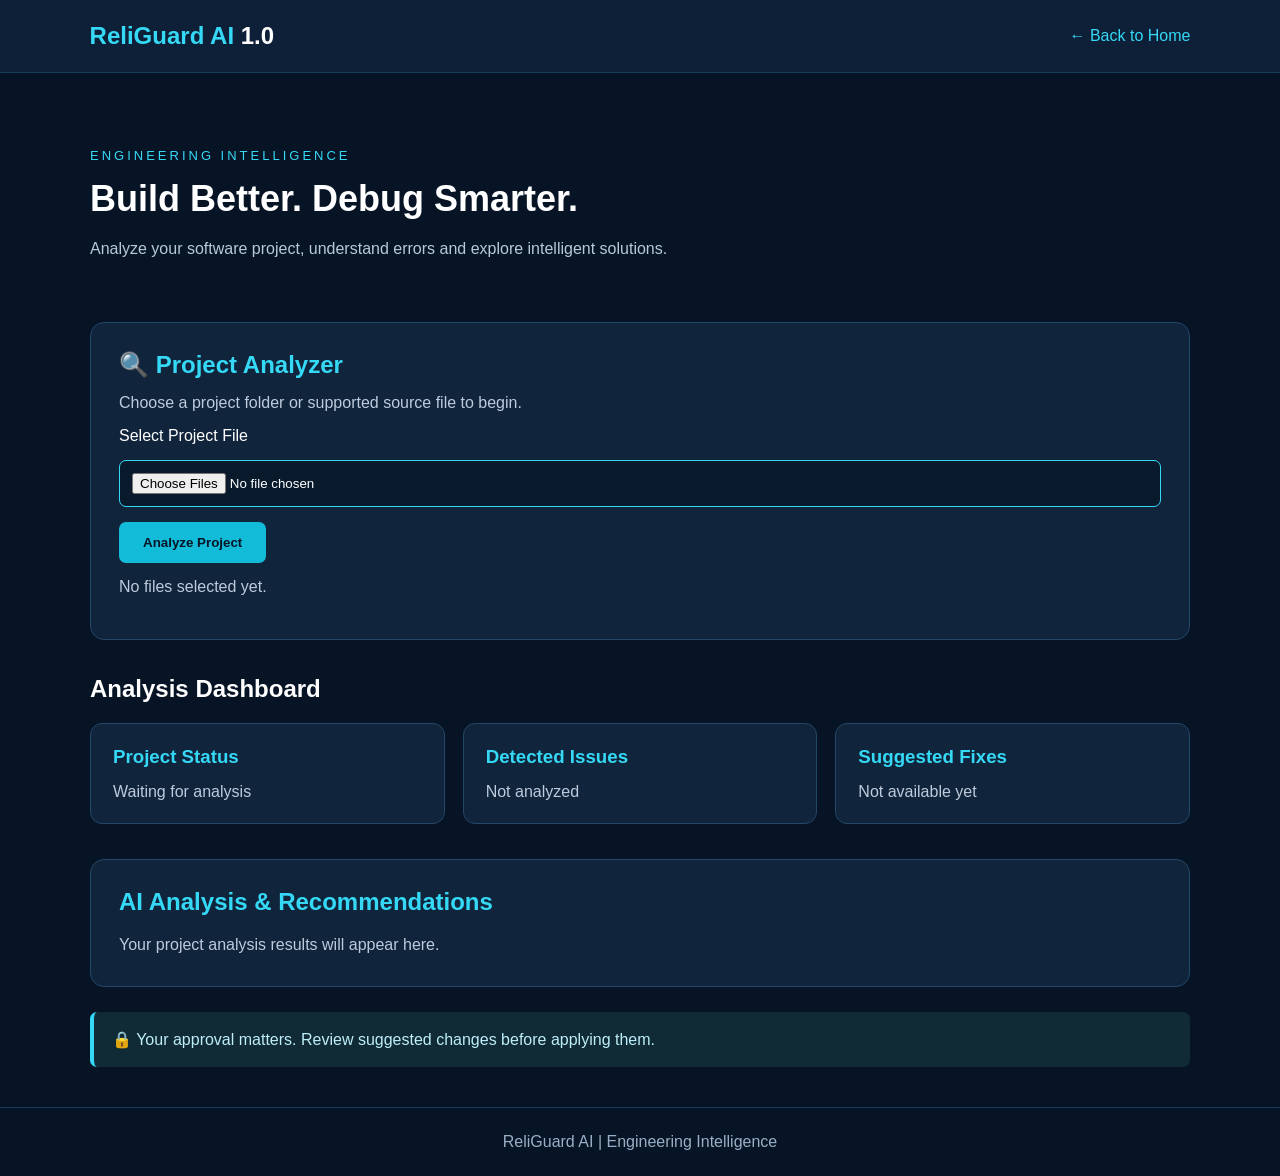
==== engineering/index.html @ 85a7e65d "Add ReliGuard AI engineering frontend" ====
<!DOCTYPE html>
<html lang="en">
<head>
    <meta charset="UTF-8">
    <meta name="viewport" content="width=device-width, initial-scale=1.0">
    <title>ReliGuard AI - Engineering</title>
    <link rel="stylesheet" href="engineering.css">
</head>
<body>

    <header class="navbar">
        <h2>ReliGuard AI <span>1.0</span></h2>
        <a href="../index.html">← Back to Home</a>
    </header>

    <main class="container">

        <section class="welcome">
            <p class="tag">ENGINEERING INTELLIGENCE</p>
            <h1>Build Better. Debug Smarter.</h1>
            <p>Analyze your software project, understand errors
               and explore intelligent solutions.</p>
        </section>

        <section class="upload-card">
            <h2>🔍 Project Analyzer</h2>
            <p>Choose a project folder or supported source file to begin.</p>

            <label for="projectFile">Select Project File</label>
            <input type="file" id="projectFile" multiple
                   accept=".py,.js,.html,.css,.java,.cpp,.c,.json,.txt">

            <button id="analyzeBtn">Analyze Project</button>
            <p id="fileStatus">No files selected yet.</p>
        </section>

        <section class="results">
            <h2>Analysis Dashboard</h2>

            <div class="result-grid">
                <div class="result-card">
                    <h3>Project Status</h3>
                    <p id="projectStatus">Waiting for analysis</p>
                </div>

                <div class="result-card">
                    <h3>Detected Issues</h3>
                    <p id="issueCount">Not analyzed</p>
                </div>

                <div class="result-card">
                    <h3>Suggested Fixes</h3>
                    <p id="fixStatus">Not available yet</p>
                </div>
            </div>
        </section>

        <section class="output-card">
            <h2>AI Analysis & Recommendations</h2>
            <div id="analysisOutput">
                <p>Your project analysis results will appear here.</p>
            </div>
        </section>

        <section class="safety-note">
            <p>🔒 Your approval matters. Review suggested changes before applying them.</p>
        </section>

    </main>

    <footer>
        ReliGuard AI | Engineering Intelligence
    </footer>
<script src="engineering.js"></script>
</body>
</html>
---- engineering/engineering.css ----
* {
    margin: 0;
    padding: 0;
    box-sizing: border-box;
}

body {
    font-family: Arial, sans-serif;
    background: #071426;
    color: #ffffff;
}

.navbar {
    display: flex;
    justify-content: space-between;
    align-items: center;
    padding: 22px 7%;
    background: #0d2038;
    border-bottom: 1px solid #183c5b;
}

.navbar h2 {
    color: #35d9f5;
}

.navbar h2 span {
    color: white;
}

.navbar a {
    color: #35d9f5;
    text-decoration: none;
}

.container {
    width: 86%;
    max-width: 1100px;
    margin: 40px auto;
}

.welcome {
    padding: 35px 0;
}

.tag {
    color: #35d9f5;
    letter-spacing: 3px;
    font-size: 13px;
    margin-bottom: 15px;
}

.welcome h1 {
    font-size: 36px;
    margin-bottom: 15px;
}

.welcome p:last-child {
    color: #b8c9dc;
    line-height: 1.7;
}

.upload-card,
.output-card {
    background: #10243c;
    border: 1px solid #244767;
    padding: 28px;
    border-radius: 14px;
    margin: 25px 0;
}

.upload-card h2,
.output-card h2 {
    color: #35d9f5;
    margin-bottom: 15px;
}

.upload-card p {
    color: #bdcbdc;
    margin: 15px 0;
}

.upload-card input {
    display: block;
    margin: 15px 0;
    padding: 12px;
    width: 100%;
    background: #091a2d;
    color: white;
    border: 1px solid #35d9f5;
    border-radius: 7px;
}

button {
    background: #12bcd8;
    color: #061426;
    padding: 13px 24px;
    border: none;
    border-radius: 7px;
    font-weight: bold;
    cursor: pointer;
}

button:hover {
    background: #65eaff;
}

.results {
    margin: 35px 0;
}

.results h2 {
    margin-bottom: 20px;
}

.result-grid {
    display: grid;
    grid-template-columns: repeat(3, 1fr);
    gap: 18px;
}

.result-card {
    background: #10243c;
    border: 1px solid #244767;
    padding: 22px;
    border-radius: 12px;
}

.result-card h3 {
    color: #35d9f5;
    margin-bottom: 15px;
}

.result-card p {
    color: #bdcbdc;
}

#analysisOutput {
    color: #bdcbdc;
    line-height: 1.7;
}

.safety-note {
    padding: 18px;
    background: #102b35;
    border-left: 4px solid #35d9f5;
    border-radius: 7px;
    color: #bdeefa;
    margin: 25px 0;
}

footer {
    text-align: center;
    padding: 25px;
    color: #9aafc5;
    border-top: 1px solid #183c5b;
}

@media (max-width: 700px) {
    .result-grid {
        grid-template-columns: 1fr;
    }

    .welcome h1 {
        font-size: 28px;
    }
}
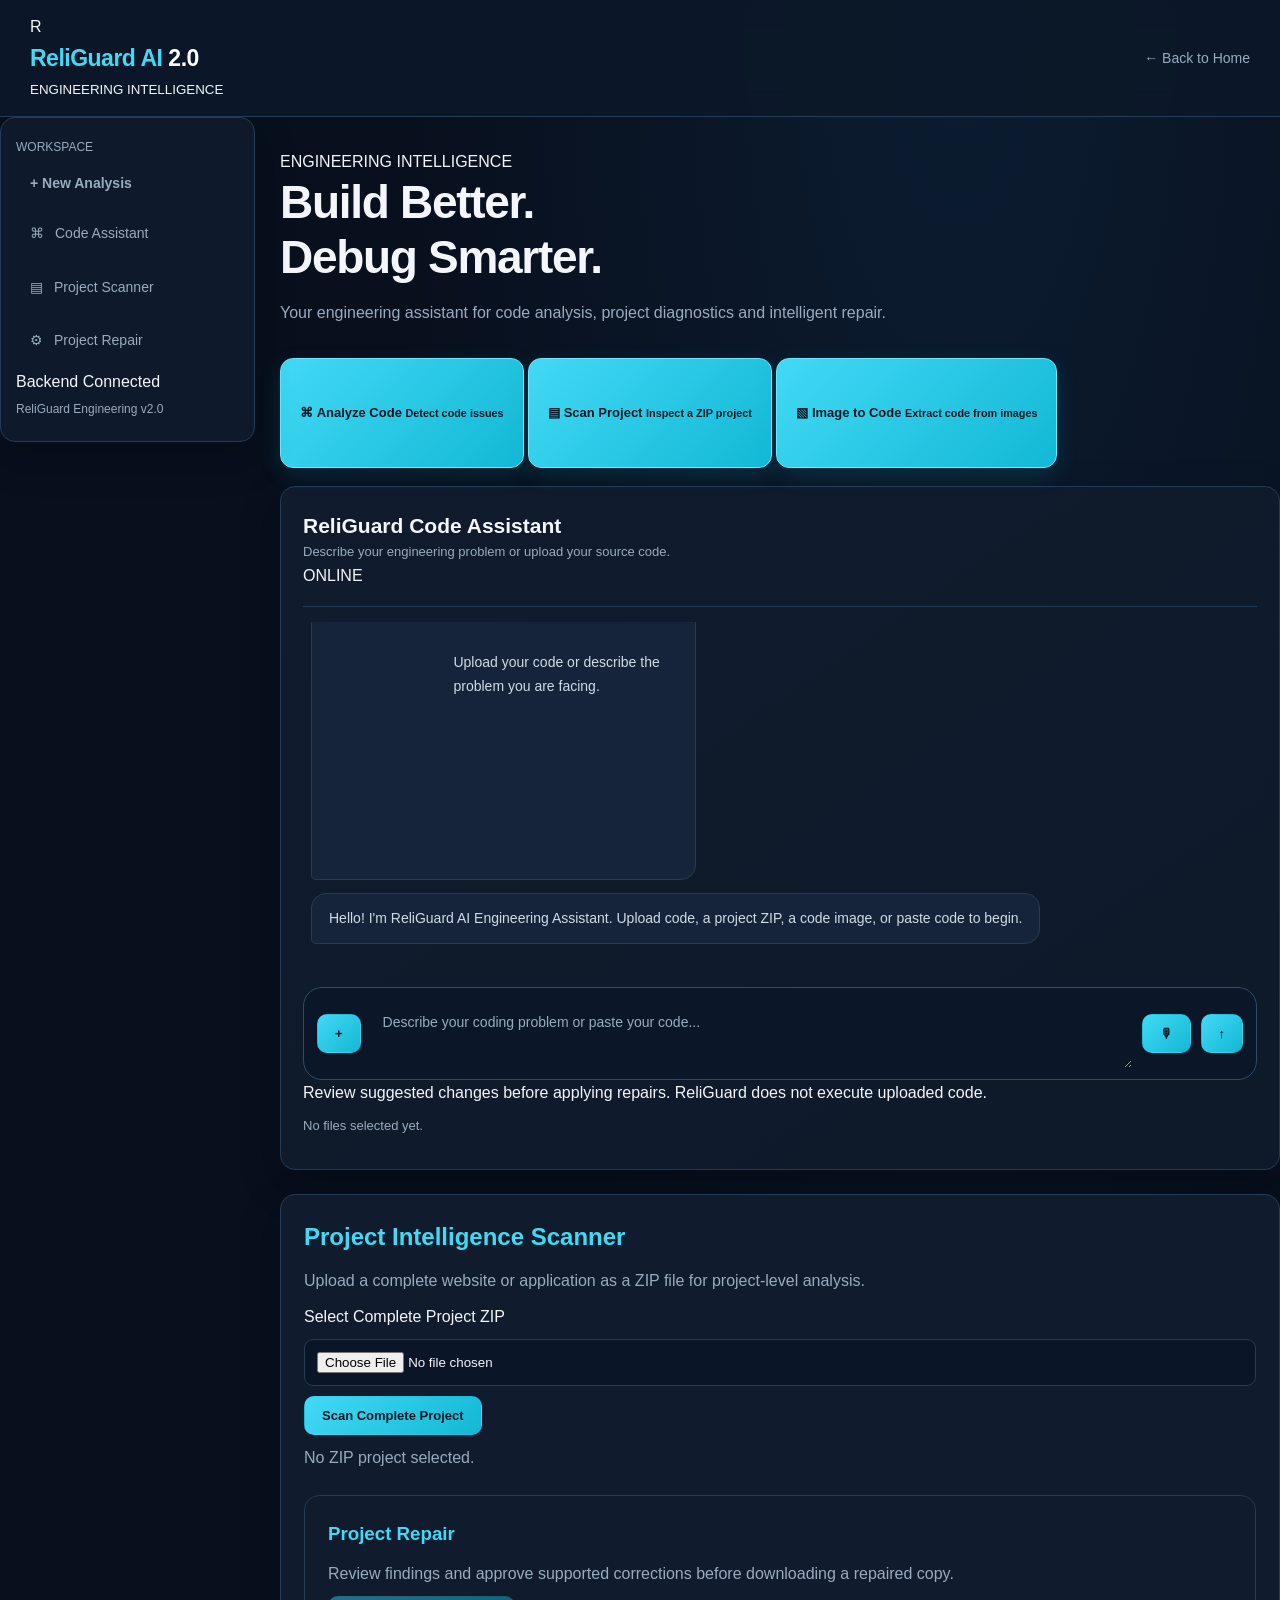
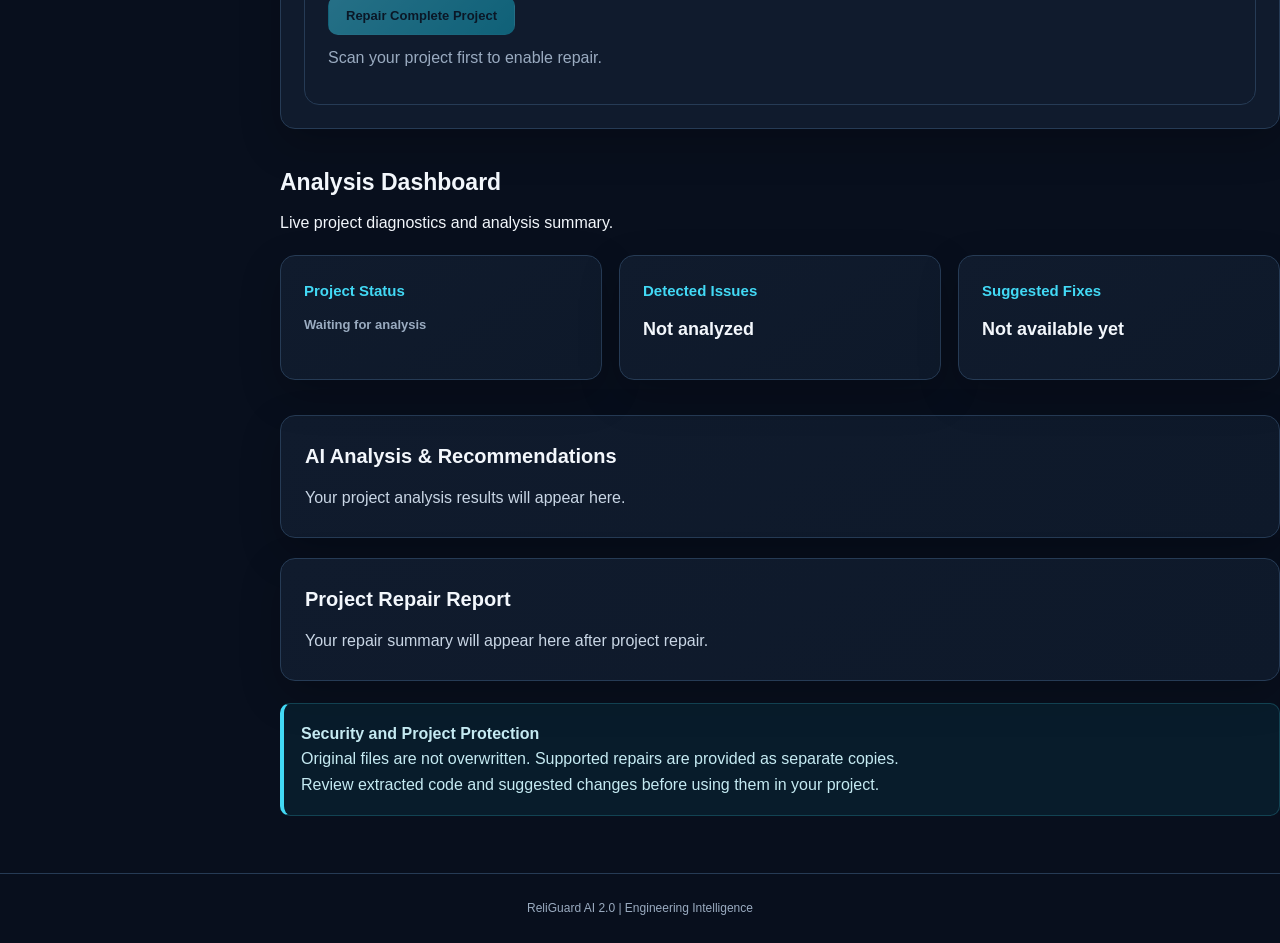
==== commit 1988dde4: "ReliGuard AI 2.0 Engineering project" ====
--- a/engineering/index.html
+++ b/engineering/index.html
@@ -4,74 +4,500 @@
 <head>
     <meta charset="UTF-8">
     <meta name="viewport" content="width=device-width, initial-scale=1.0">
-    <title>ReliGuard AI - Engineering</title>
+
+    <title>ReliGuard AI 2.0 | Engineering Intelligence</title>
+
     <link rel="stylesheet" href="engineering.css">
 </head>
+
 <body>
 
+    <!-- NAVIGATION -->
     <header class="navbar">
-        <h2>ReliGuard AI <span>1.0</span></h2>
-        <a href="../index.html">← Back to Home</a>
+
+        <div class="brand">
+            <div class="brand-icon">R</div>
+
+            <div>
+                <h2>ReliGuard AI <span>2.0</span></h2>
+                <small>ENGINEERING INTELLIGENCE</small>
+            </div>
+        </div>
+
+        <a href="../index.html" class="back-link">
+            ← Back to Home
+        </a>
+
     </header>
 
-    <main class="container">
-
-        <section class="welcome">
-            <p class="tag">ENGINEERING INTELLIGENCE</p>
-            <h1>Build Better. Debug Smarter.</h1>
-            <p>Analyze your software project, understand errors
-               and explore intelligent solutions.</p>
+
+    <main class="workspace">
+
+        <!-- SIDEBAR -->
+        <aside class="sidebar">
+
+            <div class="sidebar-top">
+
+                <p class="sidebar-label">WORKSPACE</p>
+
+                <button class="new-chat-btn" id="newChatBtn">
+                    + New Analysis
+                </button>
+
+                <div class="sidebar-item active">
+                    <span>⌘</span>
+                    Code Assistant
+                </div>
+
+                <div class="sidebar-item" id="openProjectScanner">
+                    <span>▤</span>
+                    Project Scanner
+                </div>
+
+                <div class="sidebar-item" id="openRepair">
+                    <span>⚙</span>
+                    Project Repair
+                </div>
+
+            </div>
+
+            <div class="sidebar-bottom">
+
+                <div class="backend-indicator">
+                    <span class="status-dot"></span>
+                    Backend Connected
+                </div>
+
+                <small>ReliGuard Engineering v2.0</small>
+
+            </div>
+
+        </aside>
+
+
+        <!-- MAIN CONTENT -->
+        <section class="main-panel">
+
+            <!-- WELCOME -->
+            <section class="welcome">
+
+                <div class="welcome-badge">
+                    ENGINEERING INTELLIGENCE
+                </div>
+
+                <h1>
+                    Build Better.<br>
+                    <span>Debug Smarter.</span>
+                </h1>
+
+                <p>
+                    Your engineering assistant for code analysis,
+                    project diagnostics and intelligent repair.
+                </p>
+
+            </section>
+
+
+            <!-- QUICK ACTIONS -->
+            <section class="quick-actions">
+
+                <button class="action-card" id="quickAnalyze">
+                    <span class="action-icon">⌘</span>
+
+                    <span>
+                        <strong>Analyze Code</strong>
+                        <small>Detect code issues</small>
+                    </span>
+                </button>
+
+                <button class="action-card" id="quickProject">
+                    <span class="action-icon">▤</span>
+
+                    <span>
+                        <strong>Scan Project</strong>
+                        <small>Inspect a ZIP project</small>
+                    </span>
+                </button>
+
+                <button class="action-card" id="quickImage">
+                    <span class="action-icon">▧</span>
+
+                    <span>
+                        <strong>Image to Code</strong>
+                        <small>Extract code from images</small>
+                    </span>
+                </button>
+
+            </section>
+
+
+            <!-- CHAT AREA -->
+            <section class="chat-workspace">
+
+                <div class="chat-heading">
+
+                    <div>
+                        <h2>ReliGuard Code Assistant</h2>
+
+                        <p>
+                            Describe your engineering problem
+                            or upload your source code.
+                        </p>
+                    </div>
+
+                    <span class="online-status">
+                        <span class="status-dot"></span>
+                        ONLINE
+                    </span>
+
+                </div>
+
+
+                <!-- CHAT MESSAGES -->
+                <div
+                    id="chatMessages"
+                    class="chat-messages"
+                    aria-live="polite"
+                >
+
+                    <div class="assistant-message">
+
+                        <div class="message-avatar">
+                            R
+                        </div>
+
+                        <div class="message-content">
+
+                            <strong>ReliGuard AI</strong>
+
+                            <p>
+                                Welcome to ReliGuard Engineering.
+                                I can help inspect your source code,
+                                identify potential issues, analyze
+                                complete projects and suggest
+                                supported corrections.
+                            </p>
+
+                            <p>
+                                Upload your code or describe the
+                                problem you are facing.
+                            </p>
+
+                        </div>
+
+                    </div>
+
+                </div>
+
+
+                <!-- COMPOSER -->
+                <div class="composer">
+
+                    <!-- ATTACHMENT MENU -->
+                    <div class="attachment-wrapper">
+
+                        <button
+                            type="button"
+                            id="attachmentBtn"
+                            class="attachment-btn"
+                            aria-label="Open attachment options"
+                        >
+                            +
+                        </button>
+
+                        <div
+                            id="attachmentMenu"
+                            class="attachment-menu hidden"
+                        >
+
+                            <button type="button" id="uploadCodeOption">
+                                <span>⌘</span>
+                                Upload Code Files
+                            </button>
+
+                            <button type="button" id="uploadImageOption">
+                                <span>▧</span>
+                                Upload Image
+                            </button>
+
+                            <button type="button" id="cameraOption">
+                                <span>◉</span>
+                                Use Camera
+                            </button>
+
+                            <button type="button" id="uploadZipOption">
+                                <span>▤</span>
+                                Upload Project ZIP
+                            </button>
+
+                        </div>
+
+                    </div>
+
+
+                    <!-- MESSAGE INPUT -->
+                    <textarea
+                        id="chatInput"
+                        placeholder="Describe your coding problem or paste your code..."
+                        rows="2"
+                    ></textarea>
+
+
+                    <!-- MICROPHONE PLACEHOLDER -->
+                    <button
+                        type="button"
+                        id="micBtn"
+                        class="mic-btn"
+                        title="Voice input"
+                        aria-label="Voice input"
+                    >
+                        🎙
+                    </button>
+
+
+                    <!-- SEND -->
+                    <button
+                        type="button"
+                        id="sendBtn"
+                        class="send-btn"
+                        aria-label="Send message"
+                    >
+                        ↑
+                    </button>
+
+                </div>
+
+
+                <p class="composer-note">
+                    Review suggested changes before applying repairs.
+                    ReliGuard does not execute uploaded code.
+                </p>
+
+
+                <!-- HIDDEN FILE INPUTS -->
+                <input
+                    type="file"
+                    id="projectFile"
+                    multiple
+                    accept=".py,.js,.html,.css,.java,.cpp,.c,.json,.txt"
+                    hidden
+                >
+
+                <input
+                    type="file"
+                    id="imageFile"
+                    accept="image/*"
+                    hidden
+                >
+
+                <input
+                    type="file"
+                    id="cameraFile"
+                    accept="image/*"
+                    capture="environment"
+                    hidden
+                >
+
+                <input
+                    type="file"
+                    id="zipProject"
+                    accept=".zip"
+                    hidden
+                >
+
+                <!-- FILE STATUS -->
+                <div
+                    id="fileStatus"
+                    class="file-status"
+                    aria-live="polite"
+                >
+                    No files selected yet.
+                </div>
+
+            </section>
+
+
+            <!-- PROJECT SCANNER -->
+            <section class="tool-section" id="projectScanner">
+
+                <div class="section-heading">
+                    <h2>Project Intelligence Scanner</h2>
+
+                    <p>
+                        Upload a complete website or application
+                        as a ZIP file for project-level analysis.
+                    </p>
+                </div>
+
+                <label for="zipProjectVisible">
+                    Select Complete Project ZIP
+                </label>
+
+                <input
+                    type="file"
+                    id="zipProjectVisible"
+                    accept=".zip"
+                >
+
+                <button id="scanZipBtn">
+                    Scan Complete Project
+                </button>
+
+                <p id="zipStatus" aria-live="polite">
+                    No ZIP project selected.
+                </p>
+
+                <div class="repair-section" id="repairSection">
+
+                    <h3>Project Repair</h3>
+
+                    <p>
+                        Review findings and approve supported
+                        corrections before downloading a repaired copy.
+                    </p>
+
+                    <button id="repairZipBtn" disabled>
+                        Repair Complete Project
+                    </button>
+
+                    <p id="repairStatus" aria-live="polite">
+                        Scan your project first to enable repair.
+                    </p>
+
+                </div>
+
+            </section>
+
+
+            <!-- ANALYSIS DASHBOARD -->
+            <section class="results">
+
+                <div class="section-heading">
+                    <h2>Analysis Dashboard</h2>
+
+                    <p>
+                        Live project diagnostics and analysis summary.
+                    </p>
+                </div>
+
+                <div class="result-grid">
+
+                    <div class="result-card">
+                        <h3>Project Status</h3>
+
+                        <p id="projectStatus">
+                            Waiting for analysis
+                        </p>
+                    </div>
+
+                    <div class="result-card">
+                        <h3>Detected Issues</h3>
+
+                        <p id="issueCount">
+                            Not analyzed
+                        </p>
+                    </div>
+
+                    <div class="result-card">
+                        <h3>Suggested Fixes</h3>
+
+                        <p id="fixStatus">
+                            Not available yet
+                        </p>
+                    </div>
+
+                </div>
+
+            </section>
+
+
+            <!-- ANALYSIS OUTPUT -->
+            <section class="output-card">
+
+                <h2>AI Analysis & Recommendations</h2>
+
+                <div id="analysisOutput" aria-live="polite">
+
+                    <p>
+                        Your project analysis results will appear here.
+                    </p>
+
+                </div>
+
+            </section>
+
+
+            <!-- REPAIR OUTPUT -->
+            <section class="output-card">
+
+                <h2>Project Repair Report</h2>
+
+                <div id="repairReport" aria-live="polite">
+
+                    <p>
+                        Your repair summary will appear here
+                        after project repair.
+                    </p>
+
+                </div>
+
+            </section>
+
+
+            <!-- CAMERA PREVIEW -->
+            <section
+                class="camera-section hidden"
+                id="cameraSection"
+            >
+
+                <h3>Camera Capture</h3>
+
+                <video
+                    id="cameraPreview"
+                    autoplay
+                    playsinline
+                ></video>
+
+                <button id="captureImageBtn">
+                    Capture Image
+                </button>
+
+                <button id="closeCameraBtn">
+                    Close Camera
+                </button>
+
+                <canvas id="cameraCanvas" hidden></canvas>
+
+            </section>
+
+
+            <!-- SAFETY -->
+            <section class="safety-note">
+
+                <strong>Security and Project Protection</strong>
+
+                <p>
+                    Original files are not overwritten.
+                    Supported repairs are provided as separate copies.
+                </p>
+
+                <p>
+                    Review extracted code and suggested changes
+                    before using them in your project.
+                </p>
+
+            </section>
+
         </section>
 
-        <section class="upload-card">
-            <h2>🔍 Project Analyzer</h2>
-            <p>Choose a project folder or supported source file to begin.</p>
-
-            <label for="projectFile">Select Project File</label>
-            <input type="file" id="projectFile" multiple
-                   accept=".py,.js,.html,.css,.java,.cpp,.c,.json,.txt">
-
-            <button id="analyzeBtn">Analyze Project</button>
-            <p id="fileStatus">No files selected yet.</p>
-        </section>
-
-        <section class="results">
-            <h2>Analysis Dashboard</h2>
-
-            <div class="result-grid">
-                <div class="result-card">
-                    <h3>Project Status</h3>
-                    <p id="projectStatus">Waiting for analysis</p>
-                </div>
-
-                <div class="result-card">
-                    <h3>Detected Issues</h3>
-                    <p id="issueCount">Not analyzed</p>
-                </div>
-
-                <div class="result-card">
-                    <h3>Suggested Fixes</h3>
-                    <p id="fixStatus">Not available yet</p>
-                </div>
-            </div>
-        </section>
-
-        <section class="output-card">
-            <h2>AI Analysis & Recommendations</h2>
-            <div id="analysisOutput">
-                <p>Your project analysis results will appear here.</p>
-            </div>
-        </section>
-
-        <section class="safety-note">
-            <p>🔒 Your approval matters. Review suggested changes before applying them.</p>
-        </section>
-
     </main>
 
     <footer>
-        ReliGuard AI | Engineering Intelligence
+        ReliGuard AI 2.0 | Engineering Intelligence
     </footer>
-<script src="engineering.js"></script>
+
+
+    <script src="engineering.js"></script>
+
 </body>
 </html>
--- a/engineering/engineering.css
+++ b/engineering/engineering.css
@@ -1,3 +1,26 @@
+
+/* ==========================================
+   RELIGUARD AI 2.0 — ENGINEERING INTERFACE
+   Professional AI Workspace
+========================================== */
+
+:root {
+    --bg: #080f1d;
+    --surface: #101b2d;
+    --surface-2: #15243a;
+    --surface-3: #1b2d45;
+    --border: #263b55;
+    --cyan: #42d9f5;
+    --cyan-dark: #12b8d5;
+    --text: #f3f7fc;
+    --muted: #9aabc0;
+    --success: #42d99b;
+    --danger: #ff737e;
+    --warning: #ffca70;
+    --sidebar-width: 255px;
+    --radius: 15px;
+    --shadow: 0 15px 40px rgba(0, 0, 0, .22);
+}
 
 * {
     margin: 0;
@@ -5,23 +28,42 @@
     box-sizing: border-box;
 }
 
+html {
+    scroll-behavior: smooth;
+}
+
 body {
-    font-family: Arial, sans-serif;
-    background: #071426;
-    color: #ffffff;
-}
+    min-height: 100vh;
+    background:
+        radial-gradient(ellipse at 75% 0%, rgba(28, 91, 139, .18), transparent 42%),
+        var(--bg);
+    color: var(--text);
+    font-family: Inter, "Segoe UI", Arial, sans-serif;
+    line-height: 1.6;
+    overflow-x: hidden;
+}
+
+/* NAVBAR */
 
 .navbar {
+    min-height: 76px;
+    padding: 14px 30px;
     display: flex;
     justify-content: space-between;
     align-items: center;
-    padding: 22px 7%;
-    background: #0d2038;
-    border-bottom: 1px solid #183c5b;
+    background: rgba(12, 24, 41, .96);
+    border-bottom: 1px solid var(--border);
+    position: sticky;
+    top: 0;
+    z-index: 100;
+    backdrop-filter: blur(14px);
 }
 
 .navbar h2 {
-    color: #35d9f5;
+    font-size: 23px;
+    font-weight: 750;
+    letter-spacing: -.5px;
+    color: var(--cyan);
 }
 
 .navbar h2 span {
@@ -29,139 +71,738 @@
 }
 
 .navbar a {
-    color: #35d9f5;
+    color: var(--muted);
     text-decoration: none;
-}
+    font-size: 14px;
+    transition: .2s;
+}
+
+.navbar a:hover {
+    color: var(--cyan);
+}
+
+/* MAIN PAGE */
 
 .container {
-    width: 86%;
-    max-width: 1100px;
-    margin: 40px auto;
+    width: min(1440px, 96%);
+    margin: 0 auto;
+    padding: 25px 20px 50px;
 }
 
 .welcome {
-    padding: 35px 0;
+    padding: 32px 0;
 }
 
 .tag {
-    color: #35d9f5;
+    color: var(--cyan);
+    font-size: 11px;
+    font-weight: 800;
     letter-spacing: 3px;
-    font-size: 13px;
+    margin-bottom: 12px;
+}
+
+.welcome h1 {
+    font-size: clamp(30px, 4vw, 46px);
+    line-height: 1.2;
+    letter-spacing: -1.3px;
     margin-bottom: 15px;
-}
-
-.welcome h1 {
-    font-size: 36px;
-    margin-bottom: 15px;
-}
-
-.welcome p:last-child {
-    color: #b8c9dc;
-    line-height: 1.7;
+    color: var(--text);
+}
+
+.welcome p {
+    color: var(--muted);
+    max-width: 750px;
+}
+
+/* WORKSPACE LAYOUT */
+
+.workspace {
+    display: grid;
+    grid-template-columns: var(--sidebar-width) minmax(0, 1fr);
+    gap: 25px;
+    align-items: start;
+    width: 100%;
+}
+
+.main-panel {
+    min-width: 0;
+    width: 100%;
+}
+
+.sidebar {
+    background: rgba(16, 27, 45, .96);
+    border: 1px solid var(--border);
+    border-radius: var(--radius);
+    padding: 20px 15px;
+    box-shadow: var(--shadow);
+    position: sticky;
+    top: 95px;
+}
+
+.sidebar h3 {
+    color: var(--muted);
+    font-size: 11px;
+    letter-spacing: 1.8px;
+    margin: 12px 10px;
+}
+
+/* SIDEBAR ITEMS */
+
+.sidebar button,
+.sidebar a,
+.sidebar-item {
+    display: flex;
+    align-items: center;
+    gap: 11px;
+    width: 100%;
+    padding: 12px 13px;
+    margin: 5px 0;
+    border: 1px solid transparent;
+    border-radius: 10px;
+    background: transparent;
+    color: var(--muted);
+    text-align: left;
+    text-decoration: none;
+    font-size: 14px;
+    cursor: pointer;
+    transition: background .2s, color .2s, border .2s;
+}
+
+/* Remove permanent selected appearance */
+
+.sidebar-item.active {
+    background: transparent;
+    border-color: transparent;
+    color: var(--muted);
+}
+
+/* Highlight only on hover */
+
+.sidebar button:hover,
+.sidebar a:hover,
+.sidebar-item:hover,
+.sidebar-item.active:hover {
+    background: rgba(66, 217, 245, .09);
+    border-color: rgba(66, 217, 245, .25);
+    color: var(--cyan);
+}
+
+.sidebar-item {
+    cursor: pointer;
+}
+
+.sidebar p,
+.sidebar small {
+    color: var(--muted);
+    font-size: 12px;
+}
+
+/* GENERAL SECTIONS */
+
+.upload-card,
+.output-card,
+.chat-container,
+.chat-workspace,
+.result-card,
+.tool-section,
+.action-card {
+    background: linear-gradient(145deg, var(--surface), #0e192a);
+    border: 1px solid var(--border);
+    border-radius: var(--radius);
+    box-shadow: var(--shadow);
 }
 
 .upload-card,
 .output-card {
-    background: #10243c;
-    border: 1px solid #244767;
-    padding: 28px;
-    border-radius: 14px;
-    margin: 25px 0;
+    padding: 24px;
+    margin: 20px 0;
 }
 
 .upload-card h2,
 .output-card h2 {
-    color: #35d9f5;
+    color: var(--text);
+    font-size: 20px;
+    margin-bottom: 12px;
+}
+
+.upload-card h3 {
+    color: var(--cyan);
+    margin-bottom: 10px;
+}
+
+.upload-card p {
+    color: var(--muted);
+    margin: 10px 0;
+}
+
+/* WELCOME QUICK ACTION CARDS */
+
+.action-card {
+    padding: 19px;
+    min-height: 110px;
+    cursor: pointer;
+    transition: .25s ease;
+}
+
+/* Explicit high-contrast styling for all three actions */
+
+#quickAnalyze,
+#quickProject,
+#quickImage {
+    background: linear-gradient(135deg, #42d9f5, #12b8d5);
+    color: #061521 !important;
+    border: 1px solid #69e8ff;
+    border-radius: 13px;
+    font-weight: 800;
+    text-align: left;
+    box-shadow: 0 7px 22px rgba(18, 184, 213, .16);
+}
+
+/* Make action titles readable */
+
+#quickAnalyze h3,
+#quickProject h3,
+#quickImage h3,
+.action-card h3 {
+    color: #061521 !important;
+    font-size: 16px;
+    font-weight: 800;
+    margin-bottom: 5px;
+}
+
+/* Make action descriptions readable */
+
+#quickAnalyze p,
+#quickProject p,
+#quickImage p,
+.action-card p {
+    color: #123247 !important;
+    font-size: 12px;
+    font-weight: 650;
+    line-height: 1.5;
+    margin-bottom: 5px;
+}
+
+/* Icons inside quick action cards */
+
+#quickAnalyze i,
+#quickProject i,
+#quickImage i,
+#quickAnalyze svg,
+#quickProject svg,
+#quickImage svg,
+#quickAnalyze .icon,
+#quickProject .icon,
+#quickImage .icon {
+    color: #061521 !important;
+    fill: currentColor;
+}
+
+#quickAnalyze:hover,
+#quickProject:hover,
+#quickImage:hover,
+.action-card:hover {
+    transform: translateY(-3px);
+    filter: brightness(1.08);
+    border-color: white;
+    box-shadow: 0 10px 28px rgba(18, 184, 213, .25);
+}
+
+/* CHAT WORKSPACE */
+
+.chat-workspace,
+.chat-container {
+    display: flex;
+    flex-direction: column;
+    min-height: 610px;
+    height: min(76vh, 780px);
+    padding: 22px;
+    margin: 18px 0;
+    overflow: hidden;
+}
+
+.chat-heading,
+.chat-header {
+    padding-bottom: 17px;
     margin-bottom: 15px;
-}
-
-.upload-card p {
-    color: #bdcbdc;
-    margin: 15px 0;
-}
-
-.upload-card input {
+    border-bottom: 1px solid var(--border);
+}
+
+.chat-heading h2,
+.chat-header h2 {
+    font-size: 21px;
+    color: var(--text);
+    font-weight: 700;
+}
+
+.chat-heading p,
+.chat-header p {
+    color: var(--muted);
+    font-size: 13px;
+}
+
+/* ONLINE STATUS */
+
+#fileStatus,
+#projectStatus,
+.status {
+    margin: 10px 0;
+    color: var(--muted);
+    font-size: 13px;
+    overflow-wrap: anywhere;
+}
+
+/* CHAT MESSAGES */
+
+.chat-messages,
+#chatMessages {
+    flex: 1;
+    min-height: 200px;
+    overflow-y: auto;
+    padding: 15px 8px;
+    scroll-behavior: smooth;
+}
+
+.chat-message,
+.assistant-message {
+    max-width: 85%;
+    width: fit-content;
+    padding: 13px 17px;
+    margin: 13px 0;
+    border-radius: 15px;
+    white-space: pre-wrap;
+    overflow-wrap: anywhere;
+    font-size: 14px;
+    line-height: 1.7;
+}
+
+.user-message {
+    margin-left: auto;
+    background: #123d55;
+    color: #f2fbff;
+    border: 1px solid #24617e;
+    border-bottom-right-radius: 5px;
+}
+
+.bot-message,
+.assistant-message {
+    margin-right: auto;
+    background: var(--surface-2);
+    color: #d0dbea;
+    border: 1px solid var(--border);
+    border-bottom-left-radius: 5px;
+}
+
+.chat-message h3 {
+    color: var(--cyan);
+    margin-bottom: 7px;
+}
+
+/* CHAT INPUT AREA */
+
+.composer,
+.chat-composer {
+    display: flex;
+    align-items: center;
+    gap: 10px;
+    width: 100%;
+    padding: 11px 13px;
+    margin-top: 15px;
+    background: #0b1728;
+    border: 1px solid #304b68;
+    border-radius: 19px;
+    transition: border .2s, box-shadow .2s;
+}
+
+.composer:focus-within,
+.chat-composer:focus-within {
+    border-color: var(--cyan);
+    box-shadow: 0 0 0 3px rgba(66, 217, 245, .08);
+}
+
+.composer textarea,
+.chat-composer textarea,
+#chatInput {
+    flex: 1;
+    min-width: 0;
+    min-height: 48px;
+    max-height: 150px;
+    padding: 12px;
+    resize: vertical;
+    outline: none;
+    border: none;
+    background: transparent;
+    color: var(--text);
+    font: inherit;
+    font-size: 14px;
+}
+
+.composer textarea::placeholder,
+.chat-composer textarea::placeholder,
+#chatInput::placeholder {
+    color: #9aabc0;
+    opacity: 1;
+}
+
+.composer button,
+.chat-composer button {
+    flex-shrink: 0;
+    margin: 0;
+}
+
+/* BUTTONS */
+
+button {
+    padding: 11px 17px;
+    border: 1px solid transparent;
+    border-radius: 10px;
+    background: linear-gradient(135deg, var(--cyan), var(--cyan-dark));
+    color: #061521;
+    font-size: 13px;
+    font-weight: 750;
+    cursor: pointer;
+    transition: .2s ease;
+}
+
+button:hover:not(:disabled) {
+    filter: brightness(1.1);
+    transform: translateY(-1px);
+}
+
+button:disabled {
+    opacity: .45;
+    cursor: not-allowed;
+    transform: none;
+}
+
+.icon-button {
+    width: 43px;
+    height: 43px;
+    padding: 0;
+    border-radius: 13px;
+    font-size: 19px;
+}
+
+.send-button {
+    min-width: 75px;
+}
+
+/* ATTACHMENT MENU */
+
+.attachment-wrapper {
+    position: relative;
+    flex-shrink: 0;
+}
+
+.attachment-menu {
+    display: none;
+    position: absolute;
+    bottom: 57px;
+    left: 0;
+    z-index: 200;
+    width: 205px;
+    padding: 8px;
+    background: #17263b;
+    border: 1px solid #38516e;
+    border-radius: 13px;
+    box-shadow: 0 15px 40px rgba(0, 0, 0, .45);
+}
+
+.attachment-menu.show {
     display: block;
-    margin: 15px 0;
+}
+
+.attachment-menu button {
+    display: flex;
+    align-items: center;
+    gap: 10px;
+    width: 100%;
     padding: 12px;
+    margin: 2px 0;
+    background: transparent;
+    color: #dce8f5;
+    border: none;
+    text-align: left;
+    font-weight: 500;
+}
+
+.attachment-menu button:hover {
+    background: #263b55;
+    color: var(--cyan);
+}
+
+/* INPUTS */
+
+input,
+textarea,
+select {
+    font-family: inherit;
+}
+
+.upload-card input,
+.upload-card textarea,
+.tool-section input {
     width: 100%;
-    background: #091a2d;
-    color: white;
-    border: 1px solid #35d9f5;
-    border-radius: 7px;
-}
-
-button {
-    background: #12bcd8;
-    color: #061426;
-    padding: 13px 24px;
-    border: none;
-    border-radius: 7px;
-    font-weight: bold;
+    padding: 12px;
+    margin: 10px 0;
+    border: 1px solid var(--border);
+    border-radius: 9px;
+    background: #0a1627;
+    color: var(--text);
+}
+
+input[type="file"] {
     cursor: pointer;
 }
 
-button:hover {
-    background: #65eaff;
-}
+/* STATUS COLORS */
+
+.success {
+    color: var(--success) !important;
+}
+
+.error {
+    color: var(--danger) !important;
+}
+
+.warning {
+    color: var(--warning) !important;
+}
+
+/* PROJECT SCANNER AND REPAIR */
+
+#projectScanner,
+#repairSection,
+.repair-section {
+    scroll-margin-top: 100px;
+    margin-top: 24px;
+    padding: 23px;
+    background: var(--surface);
+    border: 1px solid var(--border);
+    border-radius: var(--radius);
+}
+
+#projectScanner h2,
+.repair-section h3,
+#repairSection h3 {
+    color: var(--cyan);
+    margin-bottom: 12px;
+}
+
+#projectScanner p,
+.repair-section p {
+    color: var(--muted);
+    margin: 10px 0;
+}
+
+/* DASHBOARD */
 
 .results {
     margin: 35px 0;
 }
 
 .results h2 {
-    margin-bottom: 20px;
+    margin-bottom: 9px;
+    color: var(--text);
+    font-size: 23px;
 }
 
 .result-grid {
     display: grid;
-    grid-template-columns: repeat(3, 1fr);
-    gap: 18px;
+    grid-template-columns: repeat(3, minmax(0, 1fr));
+    gap: 17px;
+    margin-top: 20px;
 }
 
 .result-card {
-    background: #10243c;
-    border: 1px solid #244767;
-    padding: 22px;
-    border-radius: 12px;
+    padding: 23px;
+    min-height: 125px;
+    transition: .2s ease;
+}
+
+.result-card:hover {
+    border-color: #3c718e;
+    transform: translateY(-2px);
 }
 
 .result-card h3 {
-    color: #35d9f5;
-    margin-bottom: 15px;
+    color: var(--cyan);
+    font-size: 15px;
+    margin-bottom: 12px;
 }
 
 .result-card p {
-    color: #bdcbdc;
-}
-
-#analysisOutput {
-    color: #bdcbdc;
-    line-height: 1.7;
-}
+    color: var(--text);
+    font-size: 18px;
+    font-weight: 650;
+    overflow-wrap: anywhere;
+}
+
+/* ANALYSIS OUTPUT */
+
+#analysisOutput,
+#repairReport {
+    color: #c9d6e5;
+    line-height: 1.8;
+    overflow-wrap: anywhere;
+}
+
+#analysisOutput ul,
+#repairReport ul {
+    padding-left: 22px;
+    margin: 12px 0;
+}
+
+#analysisOutput li,
+#repairReport li {
+    margin-bottom: 8px;
+}
+
+/* CAMERA */
+
+.camera-section {
+    padding: 20px;
+    margin: 20px 0;
+    background: var(--surface);
+    border: 1px solid var(--border);
+    border-radius: var(--radius);
+}
+
+#cameraPreview {
+    display: block;
+    width: 100%;
+    max-width: 600px;
+    margin: 15px auto;
+    background: #000;
+    border-radius: 13px;
+}
+
+#cameraCanvas {
+    display: none;
+}
+
+/* SAFETY NOTE */
 
 .safety-note {
-    padding: 18px;
-    background: #102b35;
-    border-left: 4px solid #35d9f5;
-    border-radius: 7px;
-    color: #bdeefa;
-    margin: 25px 0;
-}
+    padding: 17px;
+    margin: 22px 0;
+    background: rgba(18, 184, 213, .08);
+    border: 1px solid rgba(66, 217, 245, .2);
+    border-left: 4px solid var(--cyan);
+    border-radius: 10px;
+    color: #c5eaf2;
+}
+
+/* FOOTER */
 
 footer {
+    padding: 25px;
+    margin-top: 35px;
     text-align: center;
-    padding: 25px;
-    color: #9aafc5;
-    border-top: 1px solid #183c5b;
-}
-
-@media (max-width: 700px) {
+    color: var(--muted);
+    border-top: 1px solid var(--border);
+    font-size: 12px;
+}
+
+/* SCROLLBARS */
+
+* {
+    scrollbar-width: thin;
+    scrollbar-color: #35516d transparent;
+}
+
+::-webkit-scrollbar {
+    width: 7px;
+}
+
+::-webkit-scrollbar-thumb {
+    background: #35516d;
+    border-radius: 10px;
+}
+
+/* HIDDEN ELEMENTS */
+
+.hidden {
+    display: none !important;
+}
+
+/* RESPONSIVE */
+
+@media (max-width: 1000px) {
+    :root {
+        --sidebar-width: 210px;
+    }
+
+    .result-grid {
+        grid-template-columns: repeat(2, minmax(0, 1fr));
+    }
+}
+
+@media (max-width: 760px) {
+    .workspace {
+        grid-template-columns: 1fr;
+    }
+
+    .sidebar {
+        position: static;
+        width: 100%;
+    }
+
+    .chat-workspace,
+    .chat-container {
+        height: 70vh;
+        min-height: 500px;
+        padding: 15px;
+    }
+
+    .container {
+        width: 100%;
+        padding: 15px;
+    }
+
+    .navbar {
+        padding: 13px 17px;
+    }
+
+    .welcome h1 {
+        font-size: 29px;
+    }
+}
+
+@media (max-width: 520px) {
     .result-grid {
         grid-template-columns: 1fr;
     }
 
-    .welcome h1 {
-        font-size: 28px;
-    }
-}
+    .chat-message,
+    .assistant-message {
+        max-width: 95%;
+    }
+
+    .composer,
+    .chat-composer {
+        flex-wrap: wrap;
+    }
+
+    .composer textarea,
+    .chat-composer textarea,
+    #chatInput {
+        flex-basis: 100%;
+        order: -1;
+    }
+
+    .composer button,
+    .chat-composer button {
+        flex: 1;
+    }
+
+    .attachment-menu {
+        left: 0;
+        bottom: 55px;
+    }
+
+    .upload-card,
+    .output-card {
+        padding: 16px;
+    }
+}
